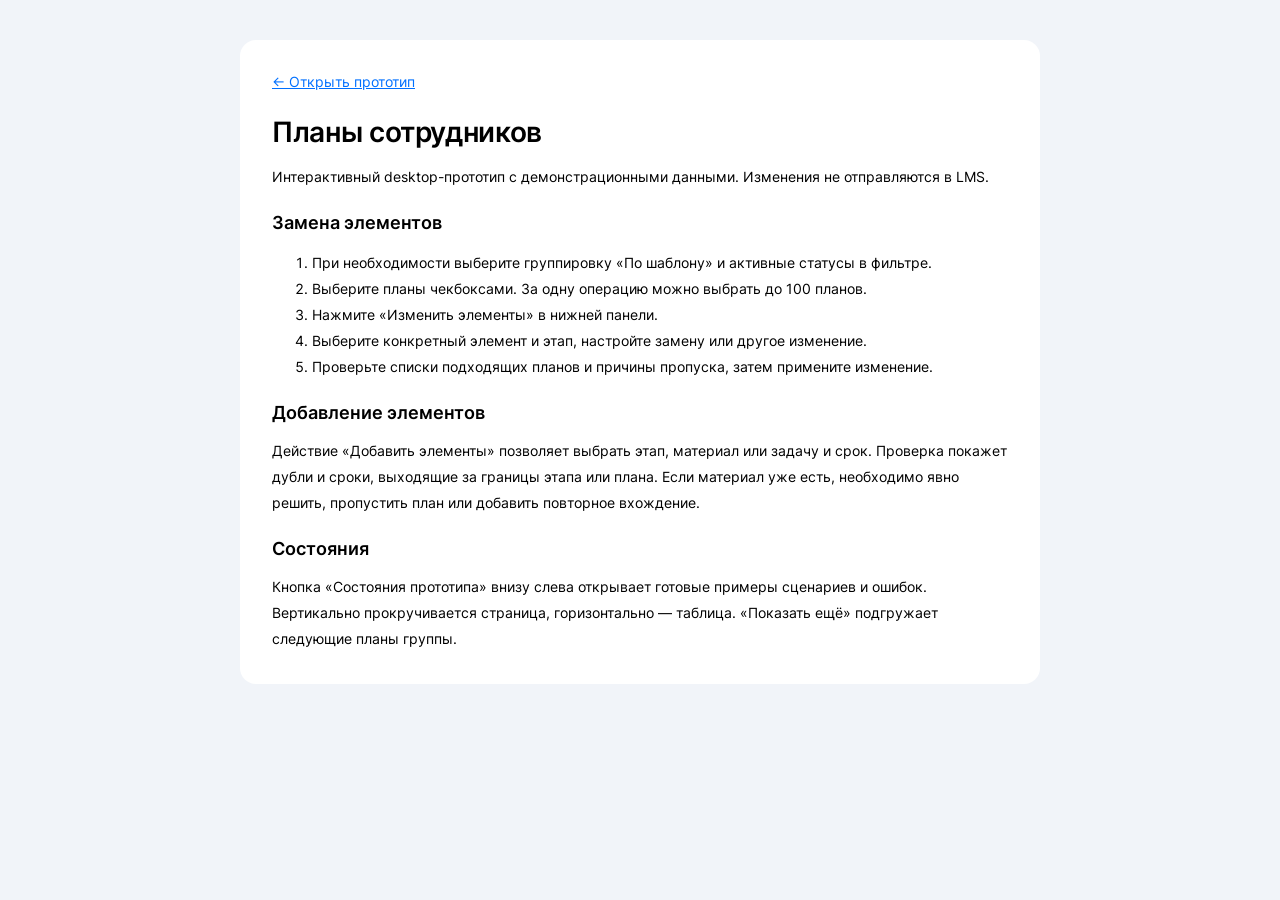
==== guide.html @ c251069a "Publish Skillgrid assigned-plan elements desktop prototype" ====
<!doctype html><html lang="ru"><meta charset="utf-8"><meta name="viewport" content="width=device-width,initial-scale=1"><title>Как смотреть прототип</title><link rel="stylesheet" href="style.css"><style>body{overflow:auto;min-width:0}article{max-width:800px;margin:40px auto;padding:32px;background:white;border-radius:16px}h1,h2{margin:20px 0 12px}p,li{line-height:26px}a{color:var(--accent)}</style><article><a href="index.html">← Открыть прототип</a><h1>Планы сотрудников</h1><p>Интерактивный desktop-прототип с демонстрационными данными. Изменения не отправляются в LMS.</p><h2>Замена элементов</h2><ol><li>При необходимости выберите группировку «По шаблону» и активные статусы в фильтре.</li><li>Выберите планы чекбоксами. За одну операцию можно выбрать до 100 планов.</li><li>Нажмите «Изменить элементы» в нижней панели.</li><li>Выберите конкретный элемент и этап, настройте замену или другое изменение.</li><li>Проверьте списки подходящих планов и причины пропуска, затем примените изменение.</li></ol><h2>Добавление элементов</h2><p>Действие «Добавить элементы» позволяет выбрать этап, материал или задачу и срок. Проверка покажет дубли и сроки, выходящие за границы этапа или плана. Если материал уже есть, необходимо явно решить, пропустить план или добавить повторное вхождение.</p><h2>Состояния</h2><p>Кнопка «Состояния прототипа» внизу слева открывает готовые примеры сценариев и ошибок. Вертикально прокручивается страница, горизонтально — таблица. «Показать ещё» подгружает следующие планы группы.</p></article></html>
---- style.css ----
@font-face{font-family:Inter;src:url('assets/Inter-Regular.ttf');font-weight:400}@font-face{font-family:Inter;src:url('assets/Inter-SemiBold.ttf');font-weight:600}
:root{--bg:#f1f4f9;--border:#dce3eb;--text:#000;--muted:#768694;--tertiary:#aabbca;--accent:#0070ff;--accent-hover:#2b7fff;--blue-bg:#edf6ff;--positive:#0dc267;--positive-bg:#e8f9ec;--danger:#ff4d3a;--negative-bg:#fef2ef;--overlay:rgba(32,38,43,.6)}
*{box-sizing:border-box}body{margin:0;font:400 14px/20px Inter,Arial,sans-serif;color:var(--text);background:var(--bg);min-width:1280px;overflow:hidden}button,input,select,textarea{font:inherit;color:inherit}button{cursor:pointer;background:none;border:0}button:disabled{cursor:default;opacity:.45}button:focus-visible,input:focus-visible,select:focus-visible,textarea:focus-visible,a:focus-visible{outline:2px solid var(--accent);outline-offset:3px}img{display:block}h1,h2,h3,p{margin:0}h1{font-size:28px;line-height:40px;letter-spacing:-.35px;font-weight:600}h2{font-size:18px;line-height:26px;font-weight:600}h3{font-size:16px;line-height:24px;font-weight:600}.muted{color:var(--muted)}.tertiary{color:var(--tertiary)}.row{display:flex;gap:8px;align-items:center}.between{justify-content:space-between}.spacer{flex:1}.stack{display:flex;flex-direction:column;gap:16px}.hint{color:var(--muted);line-height:24px}.small{font-size:12px;line-height:16px}.sidebar{width:256px;position:fixed;inset:0 auto 0 0;padding:20px 16px;display:flex;flex-direction:column}.brand{width:120px;height:28px;object-fit:contain;object-position:left}.menu-search{display:flex;gap:12px;align-items:center;width:168px;color:var(--tertiary);border-bottom:1px solid var(--border);padding:24px 0 12px;margin-bottom:12px}.menu-search img{width:16px;height:16px}.nav-parent{display:flex;align-items:center;gap:12px;padding:12px 8px;min-height:48px}.nav-parent img{width:20px;height:20px}.nav-parent .up{width:16px;height:16px;margin-left:auto;transform:rotate(180deg)}.nav-item{display:flex;width:100%;text-align:left;min-height:40px;padding:10px 12px 10px 40px;border-radius:12px}.nav-item.active{background:#e6edf2}.support{margin-top:auto;padding:20px 12px 32px;border-top:1px solid var(--border)}.workspace{margin-left:256px;height:100vh;display:flex;flex-direction:column}.topbar{height:64px;flex:none;display:flex;align-items:center;justify-content:space-between;padding-right:28px}.product{display:flex;align-items:center;gap:12px;padding:8px 12px;background:white;border-radius:12px}.product img,.account>img{width:16px;height:16px}.account{display:flex;align-items:center;gap:12px}.account>img:first-child{margin-right:12px}.avatar{display:inline-flex;width:32px;height:32px;flex:none;align-items:center;justify-content:center;border-radius:50%;font-size:12px;background:var(--bg);color:var(--muted);overflow:hidden}.page{margin-right:16px;margin-bottom:16px;padding:24px;border-radius:16px;background:white;flex:1;min-height:0;display:flex;flex-direction:column;overflow:hidden}.heading{display:flex;align-items:center;justify-content:space-between;flex:none;margin-bottom:6px}.heading-actions{display:flex;gap:8px}.tabs{display:flex;gap:24px;border-bottom:1px solid var(--border);margin-bottom:24px;flex:none}.tabs button{position:relative;color:var(--muted);padding:16px 0;display:flex;gap:8px;white-space:nowrap}.tabs span{color:var(--tertiary)}.tabs button[aria-current=page]{color:#000}.tabs button[aria-current=page]:after{content:'';position:absolute;bottom:-1px;left:0;right:0;height:4px;border-radius:4px 4px 0 0;background:#000}.widgets{display:flex;gap:12px;margin-bottom:24px;flex:none}.widget{display:flex;align-items:center;gap:12px;flex:1;border:1px solid var(--border);border-radius:12px;padding:12px;text-align:left;min-width:0}.widget-icon{display:flex;align-items:center;justify-content:center;width:40px;height:40px;border-radius:50%;flex:none;border:1px solid rgba(0,0,0,.04)}.widget-icon img{width:20px;height:20px}.widget strong{display:block;font-size:18px;line-height:26px}.widget .muted{white-space:nowrap}.toolbar{display:flex;gap:12px;align-items:center;margin-bottom:12px;flex:none}.search{height:40px;border:1px solid var(--border);border-radius:12px;display:flex;gap:8px;align-items:center;padding:0 12px;background:white;min-width:0}.toolbar .search{width:389px;flex-shrink:1}.search img{width:16px;height:16px}.search input{width:100%;border:0;outline:0!important;min-width:0;height:100%;background:none}.search:focus-within{border-color:var(--accent)}input::placeholder,textarea::placeholder{color:#8da0b0}.btn{min-height:40px;display:inline-flex;align-items:center;justify-content:center;gap:8px;padding:9px 12px;border:1px solid var(--border);border-radius:12px;background:white;white-space:nowrap}.btn:hover{background:var(--bg)}.btn img{width:16px;height:16px}.btn.active{border:2px solid var(--accent);padding:8px 11px}.btn.primary{background:var(--accent);border-color:var(--accent);color:white;font-weight:600}.btn.primary:hover{background:var(--accent-hover)}.btn.ghost{border-color:transparent}.btn.small-btn{min-height:32px;border-radius:8px;padding:5px 10px}.text-btn{color:var(--accent);padding:0;display:inline-flex;align-items:center;gap:8px;text-align:left}.icon-btn{display:inline-flex;align-items:center;justify-content:center;width:32px;height:32px;padding:6px;border-radius:8px;flex:none}.icon-btn img{width:20px;height:20px}.icon-btn:hover{background:var(--bg)}.filter-panel{display:flex;gap:8px;align-items:center;padding-bottom:12px;flex:none}.filter-trigger{border:1px solid var(--border);border-radius:12px;display:flex;gap:8px;align-items:center;padding:9px 12px;height:40px}.filter-trigger img{width:16px;height:16px}.selection-note{display:flex;align-items:center;gap:12px;padding:12px 16px;background:var(--blue-bg);border-radius:12px;margin-bottom:12px;flex:none;flex-wrap:wrap}.table-scroll{overflow:auto;min-height:0;flex:1;scrollbar-width:thin}table{border-collapse:separate;border-spacing:0;table-layout:fixed;width:2600px;font-size:14px}th{font-weight:400;color:var(--muted);height:44px;text-align:left;border-bottom:1px solid var(--border);position:sticky;top:0;background:white;z-index:2}th,td{padding:12px}th:first-child,td:first-child{padding-left:0;width:336px}th:first-child{z-index:3}th img{display:inline-block;width:16px;height:16px;vertical-align:middle}td{height:66px;border-bottom:1px solid var(--border);vertical-align:middle}tr.selected td{background:var(--blue-bg)}.employee{display:flex;align-items:center;gap:8px}.employee .name{display:flex;flex-direction:column;min-width:0}.employee strong{font-weight:600}.employee input{margin:0 8px 0 0}.group-row td{height:44px;padding:0;border-bottom:1px solid var(--border)}.group-button{display:flex;align-items:center;gap:6px;width:100%;text-align:left;min-height:44px}.group-button img{width:16px;height:16px;transform:rotate(-90deg)}.group-button[aria-expanded=true] img{transform:none}.tag{display:inline-flex;padding:4px 8px;border-radius:8px;color:var(--accent);background:var(--blue-bg);white-space:nowrap}.tag.neutral{color:var(--muted);background:var(--bg)}.progress{display:flex;align-items:center;gap:8px}.progress-track{width:100px;height:4px;background:var(--bg);border-radius:4px}.progress-track span{display:block;height:4px;background:var(--accent);border-radius:4px}.pagination{display:flex;justify-content:center;align-items:center;gap:4px;min-height:64px;flex:none;padding-top:12px}.pagination button{min-width:32px;height:32px;border-radius:8px}.pagination button.active{background:var(--accent);color:white}.pagination .select{width:132px;margin-left:16px}.bulk{position:fixed;bottom:24px;left:280px;right:40px;display:flex;align-items:center;gap:24px;padding:12px 24px;min-height:56px;border-radius:12px;background:var(--accent);color:white;z-index:10}.bulk strong{white-space:nowrap}.bulk-actions{display:flex;align-items:center;gap:4px;flex:1}.bulk .btn{background:transparent;border-color:transparent;color:white;min-height:32px;border-radius:8px;padding:5px 10px}.bulk .btn:hover{background:var(--accent-hover)}.bulk .new-action{background:var(--accent-hover)}.bulk img{width:16px;height:16px;filter:brightness(0) invert(1)}.bulk .icon-btn{margin-left:auto}.has-selection .pagination{margin-bottom:68px}.overlay{position:fixed;inset:0;z-index:30;background:var(--overlay);display:flex;align-items:center;justify-content:center;padding:24px}.modal{width:620px;max-height:calc(100vh - 48px);display:flex;flex-direction:column;border-radius:24px;background:white;overflow:hidden}.modal.wide{width:620px}.modal.compact{width:620px}.modal-head{padding:16px 24px;flex:none;border-bottom:1px solid var(--border);position:relative;padding-right:68px}.modal-head .icon-btn{position:absolute;right:20px;top:14px}.modal-head p{margin-top:4px;color:var(--muted);line-height:24px}.steps{display:flex;align-items:center;gap:8px;margin-top:16px}.step{display:flex;align-items:center;gap:8px;color:var(--muted)}.step b{font-size:12px;line-height:20px;width:20px;height:20px;display:inline-flex;align-items:center;justify-content:center;background:var(--bg);border-radius:50%}.step.current{color:var(--accent)}.step.current b{background:var(--accent);color:white}.step-line{height:1px;background:var(--border);flex:1}.modal-content{padding:24px;overflow:auto;min-height:0;scrollbar-width:thin}.modal-foot{border-top:1px solid var(--border);padding:16px 24px;display:flex;align-items:center;justify-content:flex-end;gap:8px;flex:none;min-height:72px}.modal-foot .left{margin-right:auto}.scope-note{color:var(--muted);line-height:24px;margin-top:20px}.context-note{color:var(--muted);margin-bottom:16px}.field-label{display:block;color:var(--muted);margin-bottom:8px}.select,input.text-field,textarea{width:100%;background:white;border:1px solid var(--border);border-radius:12px;padding:9px 12px;min-height:40px}.select{appearance:none;padding-right:32px;background-image:url('assets/chevron-down-outlined.svg');background-repeat:no-repeat;background-position:right 12px center;background-size:16px}.form-field{margin-top:20px}.element-search{display:flex;gap:12px;margin-bottom:12px}.element-search .search{flex:1}.element-search .select{width:160px}.element-list{display:flex;flex-direction:column}.element-option{display:flex;align-items:flex-start;gap:12px;padding:16px 0;border-bottom:1px solid var(--border);cursor:pointer}.element-option input{margin-top:2px}.element-option .body{flex:1}.element-option strong{display:block;margin-bottom:4px}.element-option .meta{color:var(--muted);margin-bottom:6px}.element-option .availability{color:var(--muted);font-size:12px}.element-icon{display:flex;align-items:center;justify-content:center;width:32px;height:32px;background:var(--bg);border-radius:8px;flex:none}.element-icon img{width:20px;height:20px}.chosen-element{border:1px solid var(--border);border-radius:12px;padding:16px;display:flex;align-items:flex-start;gap:12px}.chosen-element .body{flex:1}.chosen-element strong{display:block;margin-bottom:4px}.radio-line{display:flex;align-items:center;gap:8px;min-height:32px;cursor:pointer}.radio-line input{margin:0}.operation-choice{display:flex;flex-direction:column;gap:4px;margin-top:8px}.comparison{display:grid;grid-template-columns:1fr 1fr;border:1px solid var(--border);border-radius:12px;overflow:hidden}.comparison>div{padding:16px;min-width:0}.comparison>div+div{border-left:1px solid var(--border)}.comparison strong{display:block;margin-top:8px;line-height:24px}.comparison .btn{margin-top:8px;white-space:normal}.notice{border:1px solid var(--border);padding:16px;border-radius:12px;line-height:24px}.notice ul{margin:0;padding-left:18px}.notice.warning{background:#fff3e6;border-color:transparent}.notice.error{background:var(--negative-bg);border-color:transparent}.summary{display:flex;align-items:start;justify-content:space-between;gap:12px;padding:16px;border:1px solid var(--border);border-radius:12px;margin-bottom:16px}.summary p{margin-top:6px}.counts{display:grid;grid-template-columns:repeat(3,1fr);gap:12px;margin-bottom:16px}.count{background:var(--bg);border-radius:12px;padding:16px;display:flex;align-items:center;justify-content:space-between;gap:12px;font-size:12px;line-height:16px}.count b{font-size:24px;line-height:32px;font-weight:600}.count.positive{background:var(--positive-bg);color:var(--positive)}.count.negative{background:var(--negative-bg);color:var(--danger)}.review-group{border:1px solid var(--border);border-radius:16px;overflow:hidden;margin-top:12px}.review-head{padding:16px 20px;min-height:54px;display:flex;align-items:center;gap:12px;justify-content:space-between;width:100%;background:var(--bg);font-weight:600;text-align:left}.review-head img{width:16px;height:16px;transform:rotate(-90deg)}.review-head[aria-expanded=true] img{transform:none}.review-body{padding:0 20px}.review-person{display:flex;gap:12px;padding:16px 0;border-top:1px solid var(--border);align-items:flex-start}.review-person:first-child{border-top:0}.review-person .body{flex:1;min-width:0}.review-person p{line-height:24px}.review-person .muted{font-size:12px;line-height:20px}.change-values{display:grid;grid-template-columns:1fr 1fr;gap:16px;margin-top:8px}.change-values>div{font-size:12px;line-height:20px}.change-values span{display:block;color:var(--muted)}.reason{padding-top:16px;font-weight:600}.empty{min-height:220px;display:flex;flex-direction:column;align-items:center;justify-content:center;gap:12px;text-align:center;color:var(--muted)}.empty h3{color:var(--text)}.status-view{padding:20px 0;display:flex;flex-direction:column;gap:16px}.status-mark{display:flex;align-items:center;justify-content:center;width:40px;height:40px;border-radius:50%;background:var(--positive-bg)}.status-mark img{width:20px;height:20px}.loader{width:24px;height:24px;border:2px solid var(--border);border-top-color:var(--accent);border-radius:50%;animation:spin .8s linear infinite}@keyframes spin{to{transform:rotate(360deg)}}.drop{position:fixed;z-index:50;background:white;box-shadow:0 3px 16px rgba(112,144,176,.24);border-radius:16px;padding:8px;min-width:220px;max-width:380px;max-height:440px;overflow:auto}.drop button{display:flex;align-items:center;gap:8px;text-align:left;width:100%;padding:10px 12px;border-radius:8px;min-height:40px}.drop button:hover{background:var(--bg)}.drop img{width:16px;height:16px}.result-link{display:flex;gap:12px;align-items:center;padding:12px 16px;border:1px solid var(--border);border-radius:12px;margin-bottom:12px;flex:none}.demo-launch{position:fixed;left:16px;bottom:8px;color:var(--muted);font-size:12px;line-height:20px;z-index:20;padding:4px}.demo-panel{position:fixed;left:16px;bottom:40px;width:300px;background:white;border:1px solid var(--border);border-radius:16px;padding:16px;z-index:65;box-shadow:0 3px 16px rgba(112,144,176,.24)}.demo-panel .select{margin-top:12px}.demo-panel a{display:block;margin-top:12px;color:var(--accent)}#toast{position:fixed;bottom:96px;left:50%;transform:translateX(-50%);z-index:70;border-radius:12px;padding:12px 20px;color:white;background:#000;max-width:520px}.error-text{color:var(--danger);margin-top:8px}.check-label{display:flex;align-items:center;gap:8px;cursor:pointer}input[type=checkbox]{appearance:none;width:20px!important;height:20px!important;flex:none;background:url('assets/checkbox.svg') -296px -88px/488px 148px no-repeat;border:0;border-radius:0;cursor:pointer}input[type=checkbox]:checked{background-position:-40px -88px}input[type=checkbox]:indeterminate{background-position:-168px -88px}input[type=checkbox]:disabled{opacity:.4;cursor:default}input[type=radio]{appearance:none;width:20px;height:20px;flex:none;border:0;background:url('assets/radio.svg') -170px -42px/360px 148px no-repeat;cursor:pointer}input[type=radio]:checked{background-position:-42px -42px}[hidden]{display:none!important}.sr-only{position:absolute;width:1px;height:1px;overflow:hidden;clip:rect(0,0,0,0)}
@media(max-width:1400px){.widget{padding:10px;gap:8px}.widget-icon{width:32px;height:32px}.widget .muted{font-size:12px}.bulk{gap:12px;padding:12px 16px}.bulk .optional-action{display:none}.toolbar .search{width:320px}}

.element-option .meta,.element-option .availability{display:block}.widget:nth-child(1) .widget-icon img{filter:invert(31%) sepia(98%) saturate(4350%) hue-rotate(208deg) brightness(101%) contrast(106%)}.pagination button{height:40px;min-width:40px;border-radius:12px}.counts .count{font-size:12px}.review-person .muted{overflow-wrap:anywhere}

.widget-glyph{display:block;width:20px;height:20px;background:currentColor;mask-position:center;mask-size:20px 20px;mask-repeat:no-repeat}.widget:nth-child(1){color:inherit}.widget:nth-child(1) .widget-icon{color:#0070ff}.widget:nth-child(2) .widget-icon{color:#ff4d3a}.widget:nth-child(3) .widget-icon{color:#ff9900}.widget:nth-child(4) .widget-icon{color:#ff3c77}.widget:nth-child(5) .widget-icon{color:#f7d044}.widget:nth-child(6) .widget-icon{color:#0dc267}.demo-launch{z-index:60}
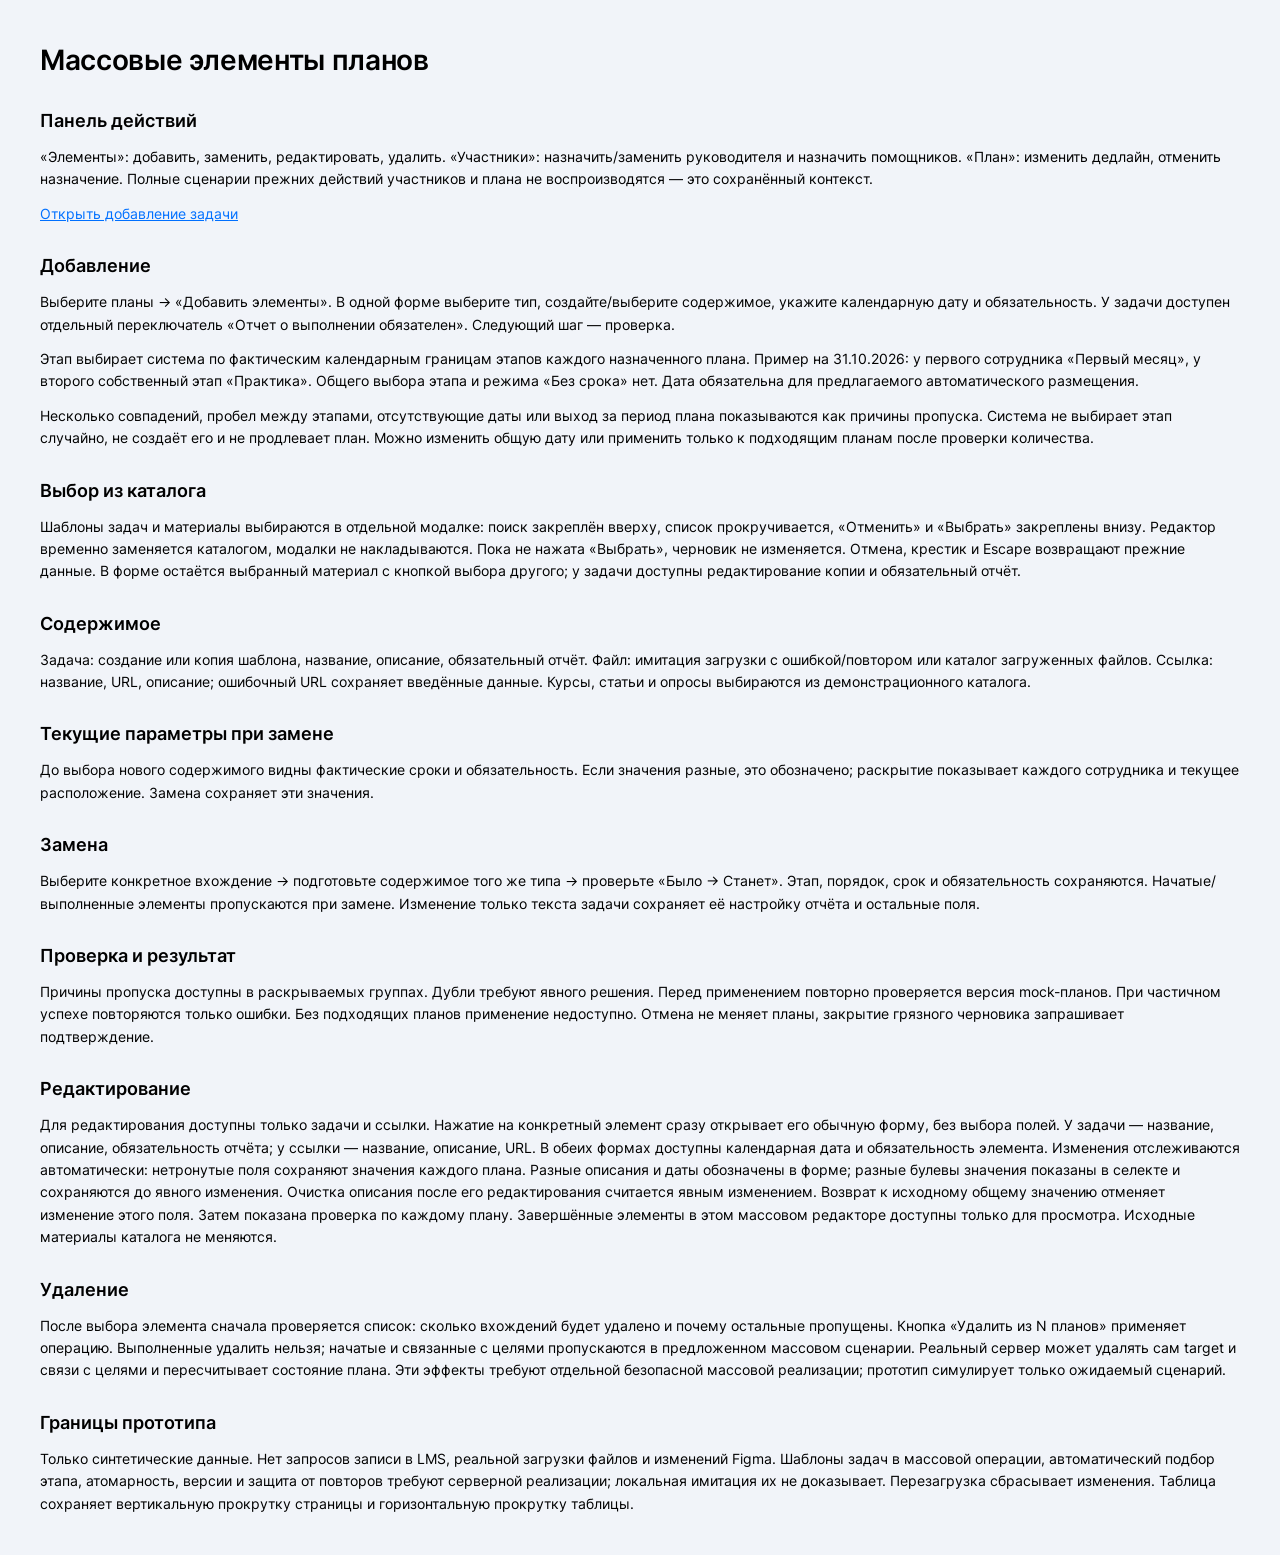
==== commit be8cc1d7: "Update prototype v10: grouped bulk actions and direct task/link editors" ====
--- a/guide.html
+++ b/guide.html
@@ -1 +1 @@
-<!doctype html><html lang="ru"><meta charset="utf-8"><meta name="viewport" content="width=device-width,initial-scale=1"><title>Как смотреть прототип</title><link rel="stylesheet" href="style.css"><style>body{overflow:auto;min-width:0}article{max-width:800px;margin:40px auto;padding:32px;background:white;border-radius:16px}h1,h2{margin:20px 0 12px}p,li{line-height:26px}a{color:var(--accent)}</style><article><a href="index.html">← Открыть прототип</a><h1>Планы сотрудников</h1><p>Интерактивный desktop-прототип с демонстрационными данными. Изменения не отправляются в LMS.</p><h2>Замена элементов</h2><ol><li>При необходимости выберите группировку «По шаблону» и активные статусы в фильтре.</li><li>Выберите планы чекбоксами. За одну операцию можно выбрать до 100 планов.</li><li>Нажмите «Изменить элементы» в нижней панели.</li><li>Выберите конкретный элемент и этап, настройте замену или другое изменение.</li><li>Проверьте списки подходящих планов и причины пропуска, затем примените изменение.</li></ol><h2>Добавление элементов</h2><p>Действие «Добавить элементы» позволяет выбрать этап, материал или задачу и срок. Проверка покажет дубли и сроки, выходящие за границы этапа или плана. Если материал уже есть, необходимо явно решить, пропустить план или добавить повторное вхождение.</p><h2>Состояния</h2><p>Кнопка «Состояния прототипа» внизу слева открывает готовые примеры сценариев и ошибок. Вертикально прокручивается страница, горизонтально — таблица. «Показать ещё» подгружает следующие планы группы.</p></article></html>+<!doctype html><html lang="ru"><meta charset="utf-8"><title>Гайд · массовые элементы Skillgrid</title><link rel="stylesheet" href="style.css?v=10"><style>body{display:block;padding:40px;max-width:1000px;margin:auto}p,li{line-height:1.6;margin-top:12px}h2{margin-top:28px}a{color:var(--accent)}</style><h1>Массовые элементы планов</h1><h2>Панель действий</h2><p>«Элементы»: добавить, заменить, редактировать, удалить. «Участники»: назначить/заменить руководителя и назначить помощников. «План»: изменить дедлайн, отменить назначение. Полные сценарии прежних действий участников и плана не воспроизводятся — это сохранённый контекст.</p><p><a href="index.html?state=v5-add-placement">Открыть добавление задачи</a></p><h2>Добавление</h2><p>Выберите планы → «Добавить элементы». В одной форме выберите тип, создайте/выберите содержимое, укажите календарную дату и обязательность. У задачи доступен отдельный переключатель «Отчет о выполнении обязателен». Следующий шаг — проверка.</p><p>Этап выбирает система по фактическим календарным границам этапов каждого назначенного плана. Пример на 31.10.2026: у первого сотрудника «Первый месяц», у второго собственный этап «Практика». Общего выбора этапа и режима «Без срока» нет. Дата обязательна для предлагаемого автоматического размещения.</p><p>Несколько совпадений, пробел между этапами, отсутствующие даты или выход за период плана показываются как причины пропуска. Система не выбирает этап случайно, не создаёт его и не продлевает план. Можно изменить общую дату или применить только к подходящим планам после проверки количества.</p><h2>Выбор из каталога</h2><p>Шаблоны задач и материалы выбираются в отдельной модалке: поиск закреплён вверху, список прокручивается, «Отменить» и «Выбрать» закреплены внизу. Редактор временно заменяется каталогом, модалки не накладываются. Пока не нажата «Выбрать», черновик не изменяется. Отмена, крестик и Escape возвращают прежние данные. В форме остаётся выбранный материал с кнопкой выбора другого; у задачи доступны редактирование копии и обязательный отчёт.</p><h2>Содержимое</h2><p>Задача: создание или копия шаблона, название, описание, обязательный отчёт. Файл: имитация загрузки с ошибкой/повтором или каталог загруженных файлов. Ссылка: название, URL, описание; ошибочный URL сохраняет введённые данные. Курсы, статьи и опросы выбираются из демонстрационного каталога.</p><h2>Текущие параметры при замене</h2><p>До выбора нового содержимого видны фактические сроки и обязательность. Если значения разные, это обозначено; раскрытие показывает каждого сотрудника и текущее расположение. Замена сохраняет эти значения.</p><h2>Замена</h2><p>Выберите конкретное вхождение → подготовьте содержимое того же типа → проверьте «Было → Станет». Этап, порядок, срок и обязательность сохраняются. Начатые/выполненные элементы пропускаются при замене. Изменение только текста задачи сохраняет её настройку отчёта и остальные поля.</p><h2>Проверка и результат</h2><p>Причины пропуска доступны в раскрываемых группах. Дубли требуют явного решения. Перед применением повторно проверяется версия mock-планов. При частичном успехе повторяются только ошибки. Без подходящих планов применение недоступно. Отмена не меняет планы, закрытие грязного черновика запрашивает подтверждение.</p><h2>Редактирование</h2><p>Для редактирования доступны только задачи и ссылки. Нажатие на конкретный элемент сразу открывает его обычную форму, без выбора полей. У задачи — название, описание, обязательность отчёта; у ссылки — название, описание, URL. В обеих формах доступны календарная дата и обязательность элемента. Изменения отслеживаются автоматически: нетронутые поля сохраняют значения каждого плана. Разные описания и даты обозначены в форме; разные булевы значения показаны в селекте и сохраняются до явного изменения. Очистка описания после его редактирования считается явным изменением. Возврат к исходному общему значению отменяет изменение этого поля. Затем показана проверка по каждому плану. Завершённые элементы в этом массовом редакторе доступны только для просмотра. Исходные материалы каталога не меняются.</p><h2>Удаление</h2><p>После выбора элемента сначала проверяется список: сколько вхождений будет удалено и почему остальные пропущены. Кнопка «Удалить из N планов» применяет операцию. Выполненные удалить нельзя; начатые и связанные с целями пропускаются в предложенном массовом сценарии. Реальный сервер может удалять сам target и связи с целями и пересчитывает состояние плана. Эти эффекты требуют отдельной безопасной массовой реализации; прототип симулирует только ожидаемый сценарий.</p><h2>Границы прототипа</h2><p>Только синтетические данные. Нет запросов записи в LMS, реальной загрузки файлов и изменений Figma. Шаблоны задач в массовой операции, автоматический подбор этапа, атомарность, версии и защита от повторов требуют серверной реализации; локальная имитация их не доказывает. Перезагрузка сбрасывает изменения. Таблица сохраняет вертикальную прокрутку страницы и горизонтальную прокрутку таблицы.</p></html>
